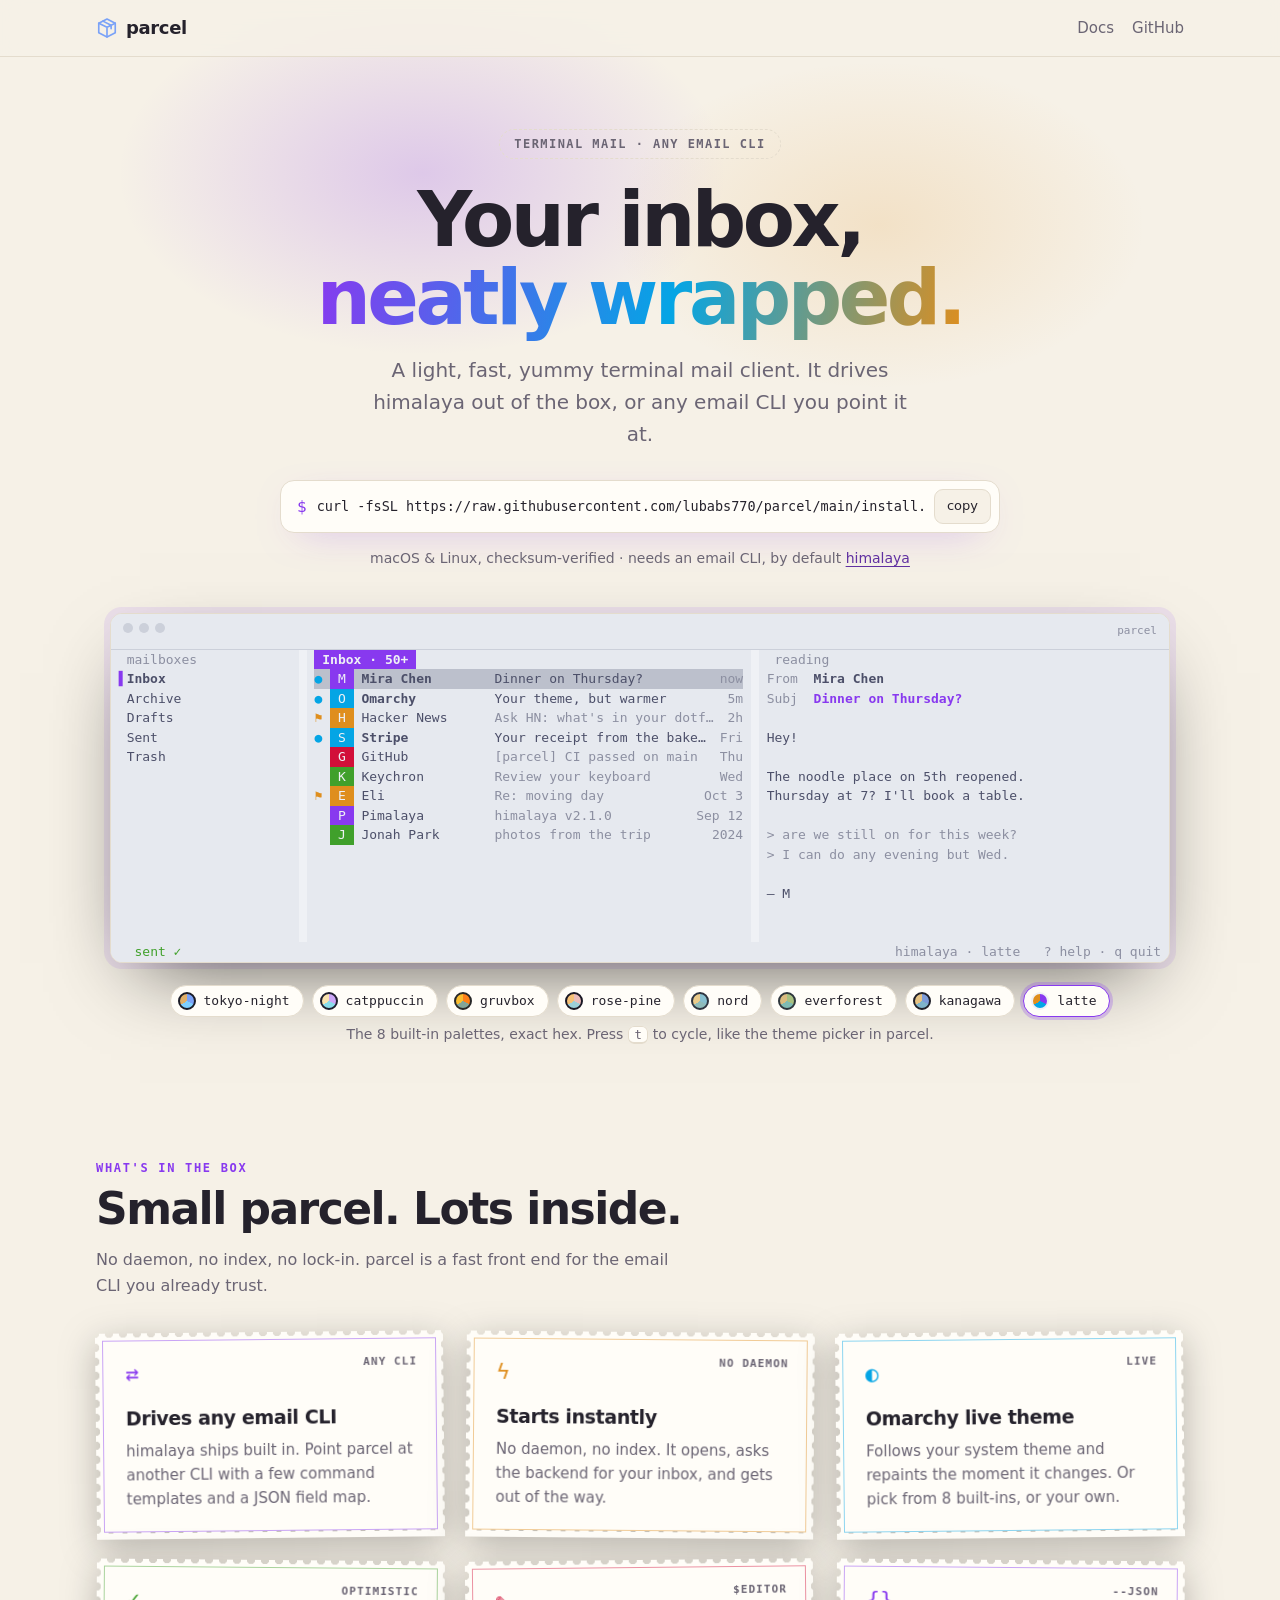
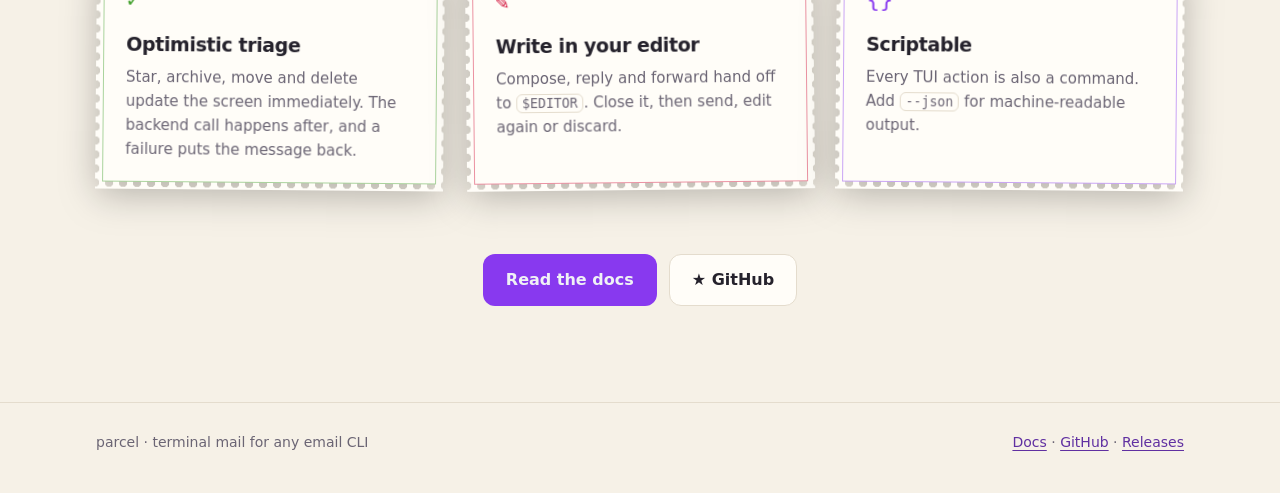
==== site/index.html @ b17278a3 "docs: parcel docs site Co-Authored-By: Claude Opus 5.5 (1M context) <noreply@anthropic.com>" ====
<!doctype html>
<html lang="en">
<head>
<meta charset="utf-8">
<meta name="viewport" content="width=device-width, initial-scale=1">
<title>parcel · terminal mail</title>
<meta name="description" content="A light, fast, yummy terminal mail client for any email CLI.">
<link rel="icon" href="favicon.svg" type="image/svg+xml">
<link rel="stylesheet" href="style.css">
</head>
<body>
<header class="top"><div class="wrap">
  <a class="brand" href="./"><img src="favicon.svg" alt="">parcel</a>
  <nav><a href="docs.html">Docs</a><a href="https://github.com/lubabs770/parcel">GitHub</a></nav>
</div></header>

<main class="wrap">
<section class="hero">
  <span class="tag">terminal mail · any email CLI</span>
  <h1>Your inbox, <em>neatly wrapped.</em></h1>
  <p class="lede">A light, fast, yummy terminal mail client. It drives himalaya out of the box, or any email CLI you point it at.</p>
  <div class="install">
    <span class="ps">$</span><code>curl -fsSL https://raw.githubusercontent.com/lubabs770/parcel/main/install.sh | sh</code>
    <button class="copy" type="button">copy</button>
  </div>
  <p class="needs">macOS &amp; Linux, checksum-verified · needs an email CLI, by default <a href="https://github.com/pimalaya/himalaya">himalaya</a></p>

  <div class="stage">
    <div class="term" role="img" aria-label="The parcel TUI: mailboxes, message list and reader side by side, with a status bar">
      <div class="chrome"><i></i><i></i><i></i><span>parcel</span></div>
      <div class="scroller">
        <div class="screen">
          <div class="pane mb">
            <span class="pt"> mailboxes </span>
            <div class="row"><b>▌</b><span class="cur">Inbox</span></div>
            <div class="row"> Archive</div>
            <div class="row"> Drafts</div>
            <div class="row"> Sent</div>
            <div class="row"> Trash</div>
          </div>
          <div class="pane ls focus">
            <span class="pt"> Inbox · 50+ </span>
            <div class="row new sel"><span class="mk u">●</span><span class="av c-accent">M</span><span class="fr">Mira Chen</span><span class="sj">Dinner on Thursday?</span><span class="dt">now</span></div>
            <div class="row new"><span class="mk u">●</span><span class="av c-unread">O</span><span class="fr">Omarchy</span><span class="sj">Your theme, but warmer</span><span class="dt">5m</span></div>
            <div class="row"><span class="mk f">⚑</span><span class="av c-flagged">H</span><span class="fr">Hacker News</span><span class="sj">Ask HN: what's in your dotfiles these days?</span><span class="dt">2h</span></div>
            <div class="row new"><span class="mk u">●</span><span class="av c-unread">S</span><span class="fr">Stripe</span><span class="sj">Your receipt from the bakery</span><span class="dt">Fri</span></div>
            <div class="row"><span class="mk"> </span><span class="av c-danger">G</span><span class="fr">GitHub</span><span class="sj">[parcel] CI passed on main</span><span class="dt">Thu</span></div>
            <div class="row"><span class="mk"> </span><span class="av c-ok">K</span><span class="fr">Keychron</span><span class="sj">Review your keyboard</span><span class="dt">Wed</span></div>
            <div class="row"><span class="mk f">⚑</span><span class="av c-flagged">E</span><span class="fr">Eli</span><span class="sj">Re: moving day</span><span class="dt">Oct 3</span></div>
            <div class="row"><span class="mk"> </span><span class="av c-accent">P</span><span class="fr">Pimalaya</span><span class="sj">himalaya v2.1.0</span><span class="dt">Sep 12</span></div>
            <div class="row"><span class="mk"> </span><span class="av c-ok">J</span><span class="fr">Jonah Park</span><span class="sj">photos from the trip</span><span class="dt">2024</span></div>
          </div>
          <div class="pane rd"><span class="pt"> reading </span><span class="k">From  </span><b>Mira Chen</b>
<span class="k">Subj  </span><span class="s">Dinner on Thursday?</span>

Hey!

The noodle place on 5th reopened.
Thursday at 7? I'll book a table.

<span class="q">&gt; are we still on for this week?</span>
<span class="q">&gt; I can do any evening but Wed.</span>

— M</div>
        </div>
        <div class="status"><span>   <span class="okm">sent ✓</span></span><span class="r">himalaya · <span id="tn">tokyo-night</span>   ? help · q quit </span></div>
      </div>
    </div>
    <div class="chips" role="group" aria-label="Theme">
      <button type="button" data-pick="tokyo-night" data-t="tokyo-night" aria-pressed="true"><i></i>tokyo-night</button>
      <button type="button" data-pick="catppuccin" data-t="catppuccin" aria-pressed="false"><i></i>catppuccin</button>
      <button type="button" data-pick="gruvbox" data-t="gruvbox" aria-pressed="false"><i></i>gruvbox</button>
      <button type="button" data-pick="rose-pine" data-t="rose-pine" aria-pressed="false"><i></i>rose-pine</button>
      <button type="button" data-pick="nord" data-t="nord" aria-pressed="false"><i></i>nord</button>
      <button type="button" data-pick="everforest" data-t="everforest" aria-pressed="false"><i></i>everforest</button>
      <button type="button" data-pick="kanagawa" data-t="kanagawa" aria-pressed="false"><i></i>kanagawa</button>
      <button type="button" data-pick="latte" data-t="latte" aria-pressed="false"><i></i>latte</button>
    </div>
    <p class="hint">The 8 built-in palettes, exact hex. Press <kbd>t</kbd> to cycle, like the theme picker in parcel.</p>
  </div>
</section>

<section class="section">
  <div class="eyebrow">What's in the box</div>
  <h2>Small parcel. Lots inside.</h2>
  <p class="intro">No daemon, no index, no lock-in. parcel is a fast front end for the email CLI you already trust.</p>
  <div class="stamps">
    <article class="stamp" style="--c:var(--accent)"><div><span class="ic">⇄</span><span class="val">ANY CLI</span>
      <h3>Drives any email CLI</h3><p>himalaya ships built in. Point parcel at another CLI with a few command templates and a JSON field map.</p></div></article>
    <article class="stamp" style="--c:var(--flagged)"><div><span class="ic">ϟ</span><span class="val">NO DAEMON</span>
      <h3>Starts instantly</h3><p>No daemon, no index. It opens, asks the backend for your inbox, and gets out of the way.</p></div></article>
    <article class="stamp" style="--c:var(--unread)"><div><span class="ic">◐</span><span class="val">LIVE</span>
      <h3>Omarchy live theme</h3><p>Follows your system theme and repaints the moment it changes. Or pick from 8 built-ins, or your own.</p></div></article>
    <article class="stamp" style="--c:var(--ok)"><div><span class="ic">✓</span><span class="val">OPTIMISTIC</span>
      <h3>Optimistic triage</h3><p>Star, archive, move and delete update the screen immediately. The backend call happens after, and a failure puts the message back.</p></div></article>
    <article class="stamp" style="--c:var(--danger)"><div><span class="ic">✎</span><span class="val">$EDITOR</span>
      <h3>Write in your editor</h3><p>Compose, reply and forward hand off to <code>$EDITOR</code>. Close it, then send, edit again or discard.</p></div></article>
    <article class="stamp" style="--c:var(--accent)"><div><span class="ic">{}</span><span class="val">--JSON</span>
      <h3>Scriptable</h3><p>Every TUI action is also a command. Add <code>--json</code> for machine-readable output.</p></div></article>
  </div>
  <div class="cta">
    <a class="btn go" href="docs.html">Read the docs</a>
    <a class="btn" href="https://github.com/lubabs770/parcel">★ GitHub</a>
  </div>
</section>
</main>

<footer><div class="wrap"><span>parcel · terminal mail for any email CLI</span><span><a href="docs.html">Docs</a> · <a href="https://github.com/lubabs770/parcel">GitHub</a> · <a href="https://github.com/lubabs770/parcel/releases">Releases</a></span></div></footer>
<script src="app.js"></script>
</body>
</html>
---- site/style.css ----
/* parcel site. The 12 tokens below are parcel's own (src/theme/builtin.rs), copied exactly. */
:root, [data-t="tokyo-night"] { --bg:#1a1b26; --surface:#16161e; --overlay:#292e42; --fg:#c0caf5; --muted:#565f89; --accent:#7aa2f7; --unread:#7dcfff; --flagged:#e0af68; --danger:#f7768e; --ok:#9ece6a; --selection:#283457; --border:#3b4261; }
[data-t="catppuccin"] { --bg:#1e1e2e; --surface:#181825; --overlay:#313244; --fg:#cdd6f4; --muted:#6c7086; --accent:#cba6f7; --unread:#89dceb; --flagged:#f9e2af; --danger:#f38ba8; --ok:#a6e3a1; --selection:#45475a; --border:#313244; }
[data-t="gruvbox"] { --bg:#282828; --surface:#1d2021; --overlay:#3c3836; --fg:#ebdbb2; --muted:#928374; --accent:#fe8019; --unread:#83a598; --flagged:#fabd2f; --danger:#fb4934; --ok:#b8bb26; --selection:#504945; --border:#3c3836; }
[data-t="rose-pine"] { --bg:#191724; --surface:#1f1d2e; --overlay:#26233a; --fg:#e0def4; --muted:#6e6a86; --accent:#ebbcba; --unread:#9ccfd8; --flagged:#f6c177; --danger:#eb6f92; --ok:#31748f; --selection:#403d52; --border:#26233a; }
[data-t="nord"] { --bg:#2e3440; --surface:#272c36; --overlay:#3b4252; --fg:#eceff4; --muted:#7b88a1; --accent:#88c0d0; --unread:#8fbcbb; --flagged:#ebcb8b; --danger:#bf616a; --ok:#a3be8c; --selection:#434c5e; --border:#3b4252; }
[data-t="everforest"] { --bg:#2d353b; --surface:#232a2e; --overlay:#343f44; --fg:#d3c6aa; --muted:#859289; --accent:#a7c080; --unread:#7fbbb3; --flagged:#dbbc7f; --danger:#e67e80; --ok:#83c092; --selection:#475258; --border:#3d484d; }
[data-t="kanagawa"] { --bg:#1f1f28; --surface:#16161d; --overlay:#2a2a37; --fg:#dcd7ba; --muted:#727169; --accent:#7e9cd8; --unread:#7fb4ca; --flagged:#e6c384; --danger:#e82424; --ok:#98bb6c; --selection:#2d4f67; --border:#363646; }
[data-t="latte"] { --bg:#eff1f5; --surface:#e6e9ef; --overlay:#ccd0da; --fg:#4c4f69; --muted:#8c8fa1; --accent:#8839ef; --unread:#04a5e5; --flagged:#df8e1d; --danger:#d20f39; --ok:#40a02b; --selection:#bcc0cc; --border:#ccd0da; }

/* The page itself: dark ink by default, kraft paper in light mode. */
:root {
  --page:#0e0e13; --card:#17171f; --ink:#ecebf3; --soft:#9a99ad; --line:#2a2a36;
  --link:color-mix(in srgb, var(--accent) 80%, var(--ink));
  --sans:system-ui, -apple-system, "Segoe UI", Roboto, Ubuntu, sans-serif;
  --mono:ui-monospace, "SF Mono", "JetBrains Mono", Menlo, Consolas, "DejaVu Sans Mono", monospace;
  color-scheme:dark;
}
@media (prefers-color-scheme: light) {
  :root { --page:#f6f1e7; --card:#fffdf8; --ink:#25222c; --soft:#6b6574; --line:#e4dccd;
    --link:color-mix(in srgb, var(--accent) 60%, var(--ink)); color-scheme:light; }
}
* { box-sizing:border-box; }
html { scroll-behavior:smooth; scroll-padding-top:72px; }
body { margin:0; background:var(--page); color:var(--ink); font:16px/1.6 var(--sans); overflow-x:hidden; }
a { color:var(--link); text-decoration-thickness:1px; text-underline-offset:3px; }
code, kbd, pre { font-family:var(--mono); font-size:.88em; }
:not(pre) > code { background:var(--card); border:1px solid var(--line); border-radius:6px; padding:.08em .38em; overflow-wrap:anywhere; }
kbd { background:var(--card); border:1px solid var(--line); border-bottom-width:2px; border-radius:6px; padding:.05em .45em; white-space:nowrap; }
.wrap { max-width:1120px; margin:0 auto; padding:0 16px; }
button { font:inherit; cursor:pointer; }
:focus-visible { outline:2px solid var(--accent); outline-offset:2px; }

/* Header */
.top { position:sticky; top:0; z-index:5; backdrop-filter:blur(10px); background:color-mix(in srgb, var(--page) 82%, transparent); border-bottom:1px solid var(--line); }
.top .wrap { display:flex; align-items:center; gap:20px; height:56px; }
.brand { display:flex; align-items:center; gap:8px; font-weight:700; letter-spacing:-.02em; color:var(--ink); text-decoration:none; font-size:18px; }
.brand img { width:22px; height:22px; }
.top nav { margin-left:auto; display:flex; gap:18px; font-size:15px; }
.top nav a { color:var(--soft); text-decoration:none; }
.top nav a:hover, .top nav a[aria-current] { color:var(--ink); }

/* Hero */
.hero { position:relative; text-align:center; padding:72px 0 28px; }
.hero::before { content:""; position:absolute; inset:-40px 0 auto; height:520px; z-index:-1; pointer-events:none;
  background:radial-gradient(40% 50% at 30% 30%, color-mix(in srgb, var(--accent) 22%, transparent), transparent 70%),
             radial-gradient(35% 45% at 72% 40%, color-mix(in srgb, var(--flagged) 16%, transparent), transparent 70%);
  transition:background .5s; }
.tag { display:inline-block; font:600 12px/1 var(--mono); letter-spacing:.12em; text-transform:uppercase; color:var(--soft);
  border:1.5px dashed var(--line); border-radius:999px; padding:8px 14px; margin-bottom:22px; }
h1 { font-size:clamp(40px, 8vw, 76px); line-height:1.02; letter-spacing:-.045em; margin:0 auto 18px; max-width:13ch; }
h1 em { font-style:normal; background:linear-gradient(100deg, var(--accent), var(--unread) 55%, var(--flagged));
  -webkit-background-clip:text; background-clip:text; color:transparent; }
.lede { font-size:clamp(17px, 2.4vw, 20px); color:var(--soft); max-width:560px; margin:0 auto 30px; }
.install { display:flex; align-items:center; gap:10px; max-width:720px; margin:0 auto; background:var(--card); border:1px solid var(--line);
  border-radius:14px; padding:8px 8px 8px 16px; text-align:left; box-shadow:0 10px 40px -20px color-mix(in srgb, var(--accent) 60%, transparent); }
.install .ps { color:var(--accent); font-family:var(--mono); user-select:none; }
.install code { background:none; border:0; flex:1; min-width:0; overflow-x:auto; white-space:nowrap; font-size:13.5px; padding:6px 0; scrollbar-width:none; }
.copy { flex:none; border:1px solid var(--line); background:var(--page); color:var(--ink); border-radius:9px; padding:6px 12px; font-size:13px; }
.copy:hover { border-color:var(--accent); }
.copy.done { color:var(--ok); border-color:var(--ok); }
.needs { color:var(--soft); font-size:14px; margin-top:14px; }

/* The terminal mock: a ratatui frame rebuilt in CSS. 1ch = 1 terminal cell. */
.stage { margin:44px auto 0; max-width:1060px; }
.term { --rows:15; background:var(--bg); color:var(--fg); border-radius:12px; border:1px solid var(--line); overflow:hidden;
  font:13px/1.5 var(--mono); text-align:left; box-shadow:0 30px 80px -30px #000a, 0 0 0 6px color-mix(in srgb, var(--accent) 10%, transparent);
  transition:background-color .4s, color .4s; }
.term * { transition:background-color .4s, color .4s; }
.chrome { display:flex; gap:6px; padding:9px 12px; background:var(--surface); border-bottom:1px solid var(--border); }
.chrome i { width:10px; height:10px; border-radius:50%; background:var(--overlay); }
.chrome span { margin-left:auto; color:var(--muted); font-size:11px; }
.scroller { overflow-x:auto; }
.screen { display:grid; grid-template-columns:24ch 42% 1fr; column-gap:1ch; min-width:104ch; height:calc(var(--rows) * 1.5em); }
.pane { background:var(--surface); padding:0 1ch; overflow:hidden; }
.pt { display:table; white-space:pre; color:var(--muted); }
.focus .pt { background:var(--accent); color:var(--bg); font-weight:700; }
.row { display:flex; white-space:pre; }
.row > * { flex:none; }
.ls .row { cursor:default; }
.ls .row:hover, .row.sel { background:var(--selection); }
.mk { width:2ch; }
.mk.u { color:var(--unread); } .mk.f { color:var(--flagged); }
.av { width:3ch; text-align:center; color:var(--bg); margin-right:1ch; }
.c-accent { background:var(--accent); } .c-unread { background:var(--unread); } .c-flagged { background:var(--flagged); }
.c-ok { background:var(--ok); } .c-danger { background:var(--danger); }
.fr { width:16ch; margin-right:1ch; overflow:hidden; }
.new .fr { font-weight:700; }
.sj { flex:1 1 0; min-width:0; overflow:hidden; text-overflow:ellipsis; color:var(--muted); margin-right:1ch; }
.new .sj { color:var(--fg); }
.dt { color:var(--muted); }
.mb .row b { color:var(--accent); font-weight:400; }
.cur { font-weight:700; }
.rd { white-space:pre-wrap; }
.rd .k, .rd .q { color:var(--muted); }
.rd .s { color:var(--accent); font-weight:700; }
.status { display:flex; justify-content:space-between; background:var(--surface); white-space:pre; min-width:104ch; }
.status .okm { color:var(--ok); }
.status .r { color:var(--muted); }

/* Theme chips */
.chips { display:flex; flex-wrap:wrap; justify-content:center; gap:8px; margin:22px 0 6px; }
.chips button { display:flex; align-items:center; gap:8px; background:var(--card); color:var(--ink); border:1px solid var(--line);
  border-radius:999px; padding:6px 13px 6px 7px; font:13px var(--mono); }
.chips button i { width:18px; height:18px; border-radius:50%; background:conic-gradient(var(--accent) 0 33%, var(--unread) 0 66%, var(--flagged) 0); border:2px solid var(--bg); }
.chips button[aria-pressed="true"] { border-color:var(--accent); box-shadow:0 0 0 3px color-mix(in srgb, var(--accent) 25%, transparent); }
.hint { text-align:center; color:var(--soft); font-size:14px; margin:0; }

/* Features: postage stamps. The perforation is a hole pattern under a solid content box. */
.section { padding:88px 0 0; }
.eyebrow { font:600 12px var(--mono); letter-spacing:.14em; text-transform:uppercase; color:var(--accent); }
h2 { font-size:clamp(28px, 4.6vw, 44px); letter-spacing:-.035em; line-height:1.08; margin:10px 0 14px; }
.intro { color:var(--soft); max-width:600px; margin:0 0 34px; }
.stamps { display:grid; grid-template-columns:repeat(auto-fill, minmax(min(100%, 300px), 1fr)); gap:22px; }
.stamp { padding:7px; background:linear-gradient(var(--card) 0 0) content-box, radial-gradient(circle, transparent 4px, var(--card) 4.5px) -7px -7px / 14px 14px;
  filter:drop-shadow(0 8px 18px #0004); transition:transform .25s; }
.stamp:nth-child(odd) { transform:rotate(-.6deg); } .stamp:nth-child(even) { transform:rotate(.5deg); }
.stamp:hover { transform:rotate(0) translateY(-4px); }
.stamp > div { position:relative; padding:22px 22px 20px; border:1.5px solid color-mix(in srgb, var(--c, var(--accent)) 45%, transparent); height:100%; }
.stamp .ic { font:22px/1 var(--mono); color:var(--c, var(--accent)); }
.stamp .val { position:absolute; top:16px; right:18px; font:700 11px var(--mono); color:var(--soft); letter-spacing:.1em; }
.stamp h3 { margin:14px 0 6px; font-size:19px; letter-spacing:-.02em; }
.stamp p { margin:0; color:var(--soft); font-size:15px; }
.cta { display:flex; flex-wrap:wrap; gap:12px; justify-content:center; margin:64px 0 0; }
.btn { display:inline-block; padding:12px 22px; border-radius:12px; border:1px solid var(--line); background:var(--card); color:var(--ink); text-decoration:none; font-weight:600; }
.btn.go { background:var(--accent); color:var(--bg); border-color:transparent; }
footer { margin-top:96px; padding:28px 0 40px; border-top:1px solid var(--line); color:var(--soft); font-size:14px; }
footer .wrap { display:flex; flex-wrap:wrap; gap:8px 20px; justify-content:space-between; }

/* Docs */
.docs { display:grid; grid-template-columns:210px minmax(0, 1fr); gap:56px; padding-top:40px; }
.toc { position:sticky; top:84px; align-self:start; font-size:14.5px; }
.toc a { display:block; padding:5px 0 5px 14px; border-left:2px solid var(--line); color:var(--soft); text-decoration:none; }
.toc a.on { color:var(--ink); border-color:var(--accent); }
.doc { max-width:760px; min-width:0; }
.doc section { padding-bottom:28px; }
.doc h2 { padding-top:20px; font-size:clamp(28px, 4vw, 34px); }
.doc h2 a { color:inherit; text-decoration:none; }
.doc h3 { margin:30px 0 8px; font-size:19px; letter-spacing:-.015em; }
.doc p, .doc li { color:color-mix(in srgb, var(--ink) 86%, var(--soft)); }
.code { position:relative; }
.code .copy { position:absolute; top:8px; right:8px; }
pre { background:var(--card); border:1px solid var(--line); border-radius:12px; padding:16px 18px; overflow-x:auto; line-height:1.55; font-size:13.5px; }
.code pre { padding-right:72px; }
pre .c { color:var(--soft); }
table { width:100%; border-collapse:collapse; font-size:15px; margin:12px 0; }
th, td { text-align:left; padding:7px 10px; border-bottom:1px solid var(--line); vertical-align:top; }
th { color:var(--soft); font-weight:600; font-size:13px; }
.tablewrap { overflow-x:auto; }
.note { border-left:3px solid var(--accent); background:var(--card); border-radius:0 10px 10px 0; padding:12px 16px; margin:16px 0; }
.note p { margin:0; }

@media (max-width: 860px) {
  .docs { grid-template-columns:minmax(0, 1fr); gap:0; padding-top:0; }
  .toc { top:56px; z-index:4; display:flex; overflow-x:auto; gap:4px; margin:0 -16px; padding:10px 16px; background:var(--page); border-bottom:1px solid var(--line); scrollbar-width:none; }
  .toc a { flex:none; border:1px solid var(--line); border-radius:999px; padding:4px 12px; white-space:nowrap; }
  html { scroll-padding-top:112px; }
}
@media (max-width: 520px) {
  .hero { padding-top:48px; }
  .top nav { gap:14px; }
  .term { font-size:12px; }
}
@media (prefers-reduced-motion: reduce) { * { transition:none !important; scroll-behavior:auto !important; } }
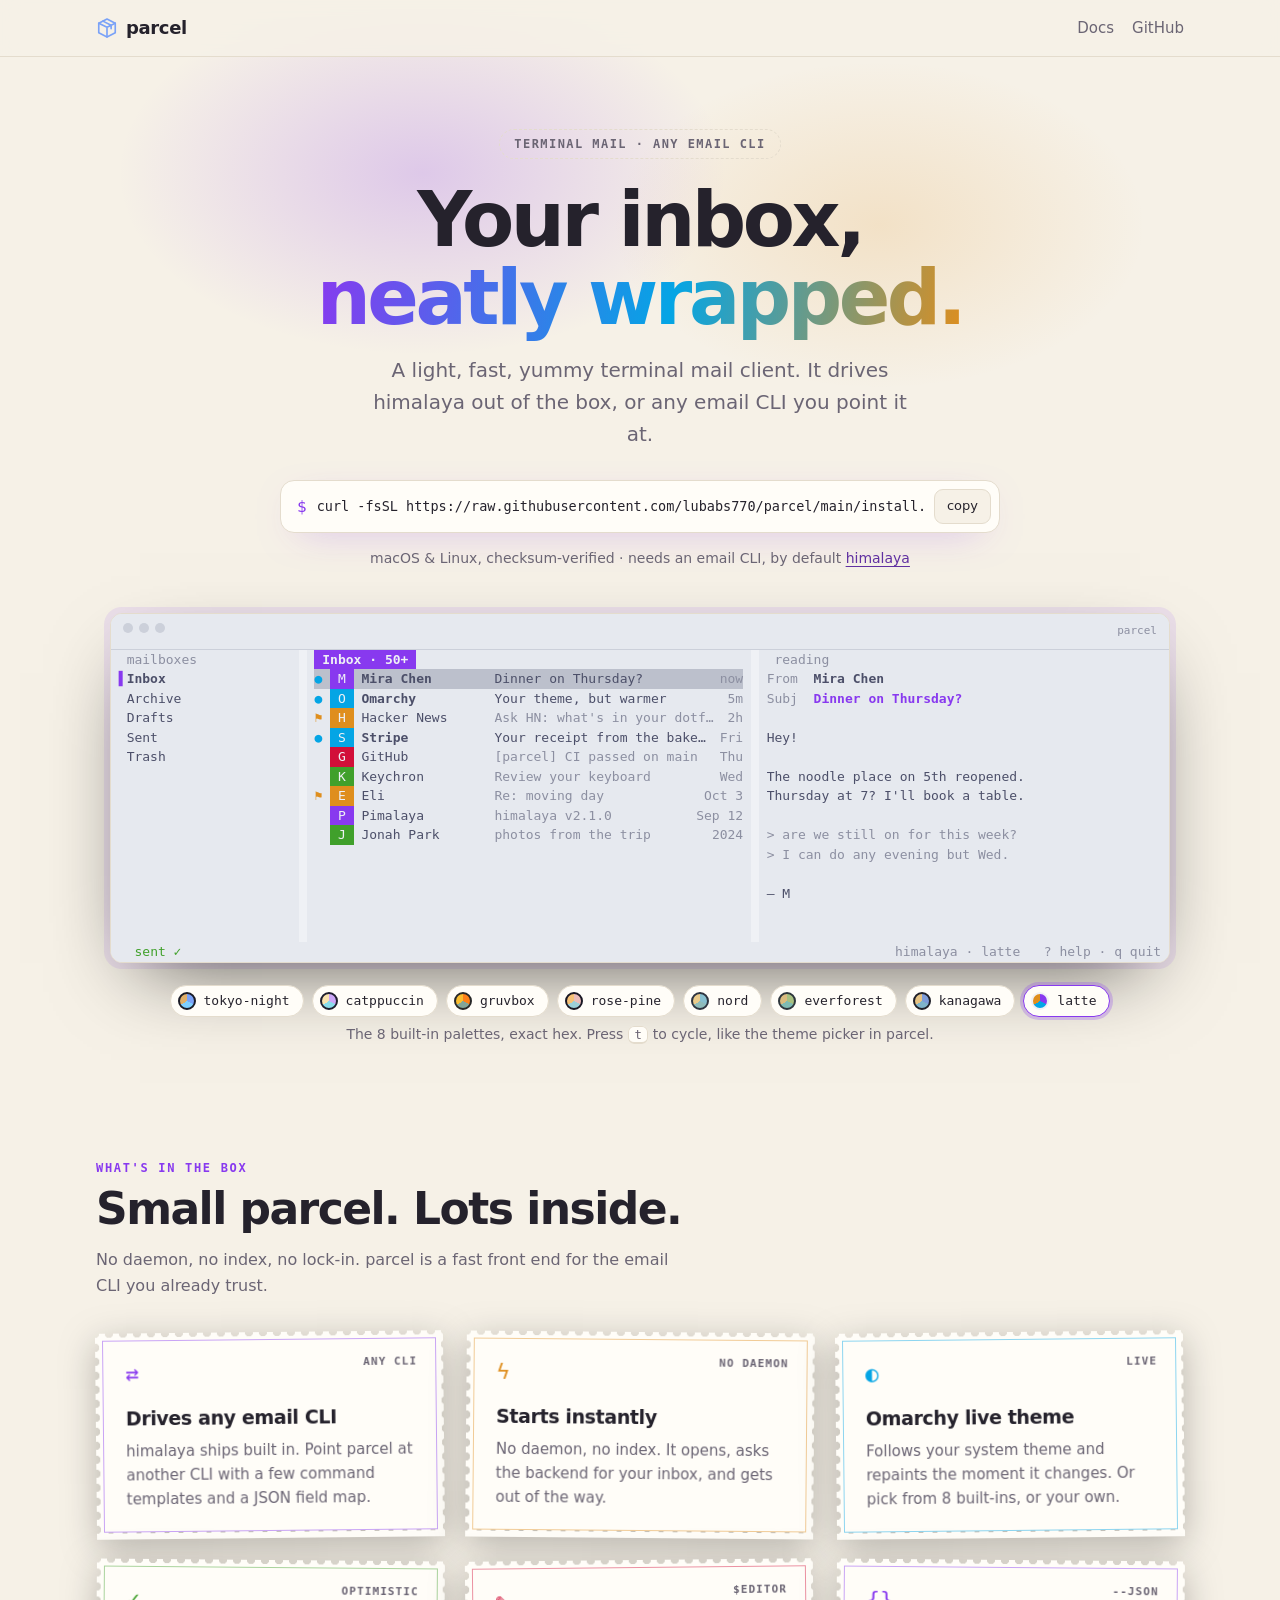
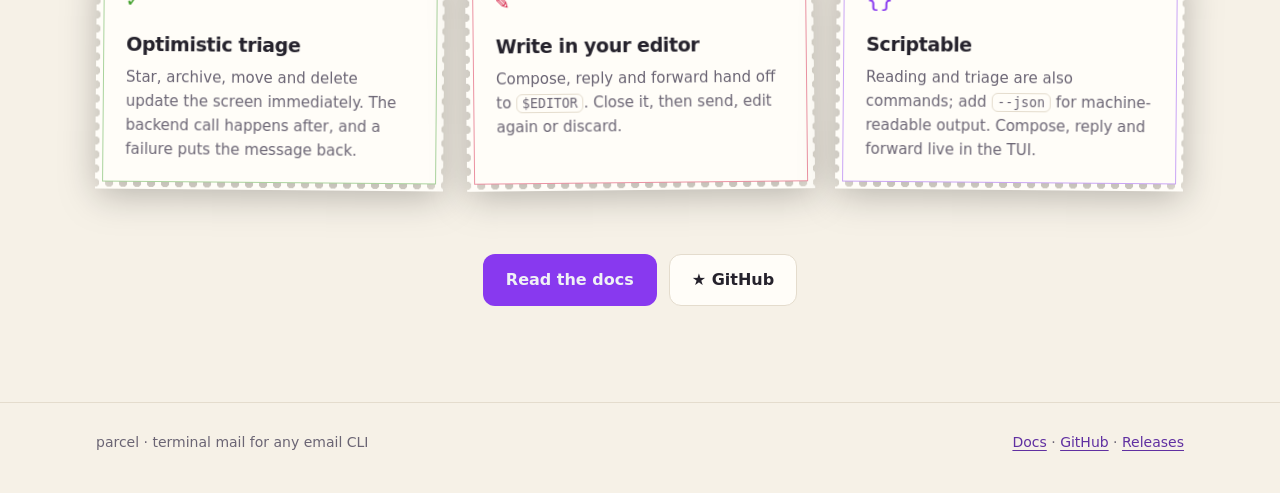
==== commit 02f4fbb6: "feat(cli): flag, unflag, move, delete commands; upgrade fails on a failed download; CLI runs ignore " ====
--- a/site/index.html
+++ b/site/index.html
@@ -96,7 +96,7 @@
     <article class="stamp" style="--c:var(--danger)"><div><span class="ic">✎</span><span class="val">$EDITOR</span>
       <h3>Write in your editor</h3><p>Compose, reply and forward hand off to <code>$EDITOR</code>. Close it, then send, edit again or discard.</p></div></article>
     <article class="stamp" style="--c:var(--accent)"><div><span class="ic">{}</span><span class="val">--JSON</span>
-      <h3>Scriptable</h3><p>Every TUI action is also a command. Add <code>--json</code> for machine-readable output.</p></div></article>
+      <h3>Scriptable</h3><p>Reading and triage are also commands; add <code>--json</code> for machine-readable output. Compose, reply and forward live in the TUI.</p></div></article>
   </div>
   <div class="cta">
     <a class="btn go" href="docs.html">Read the docs</a>
